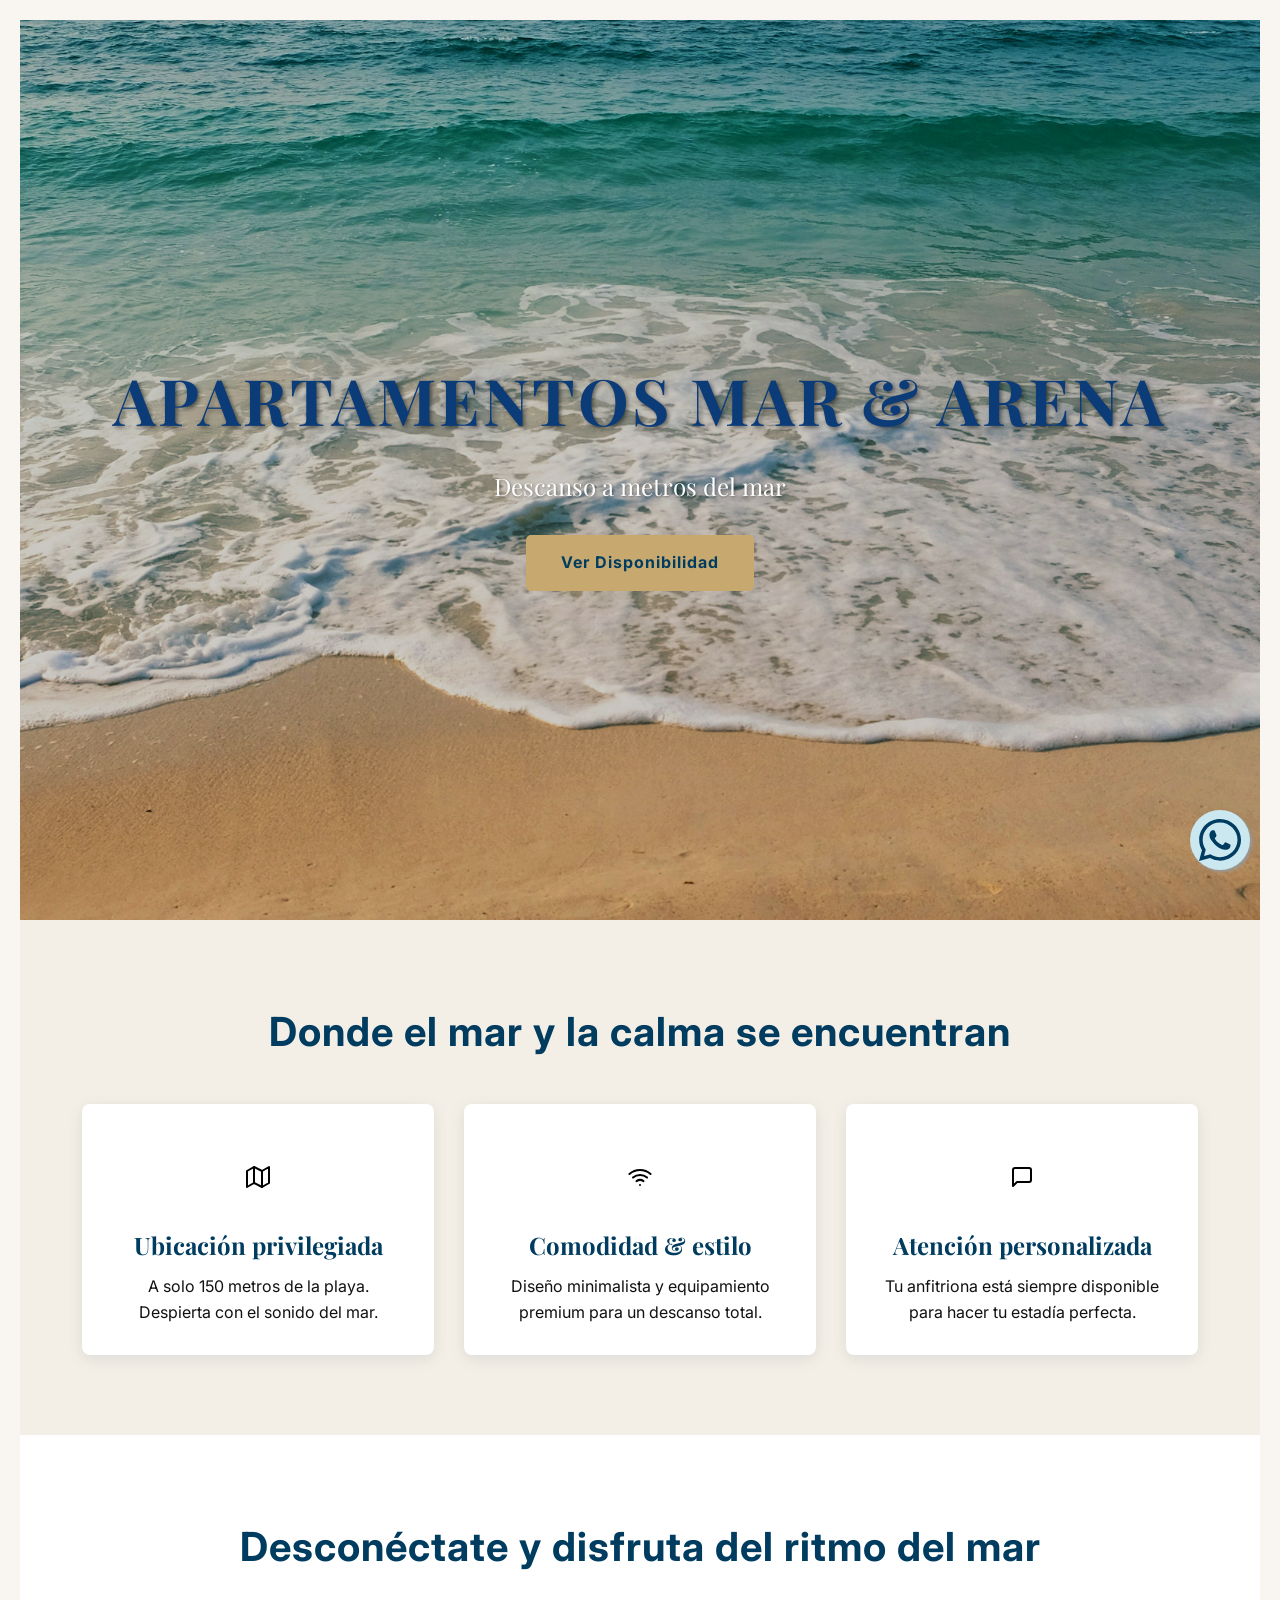
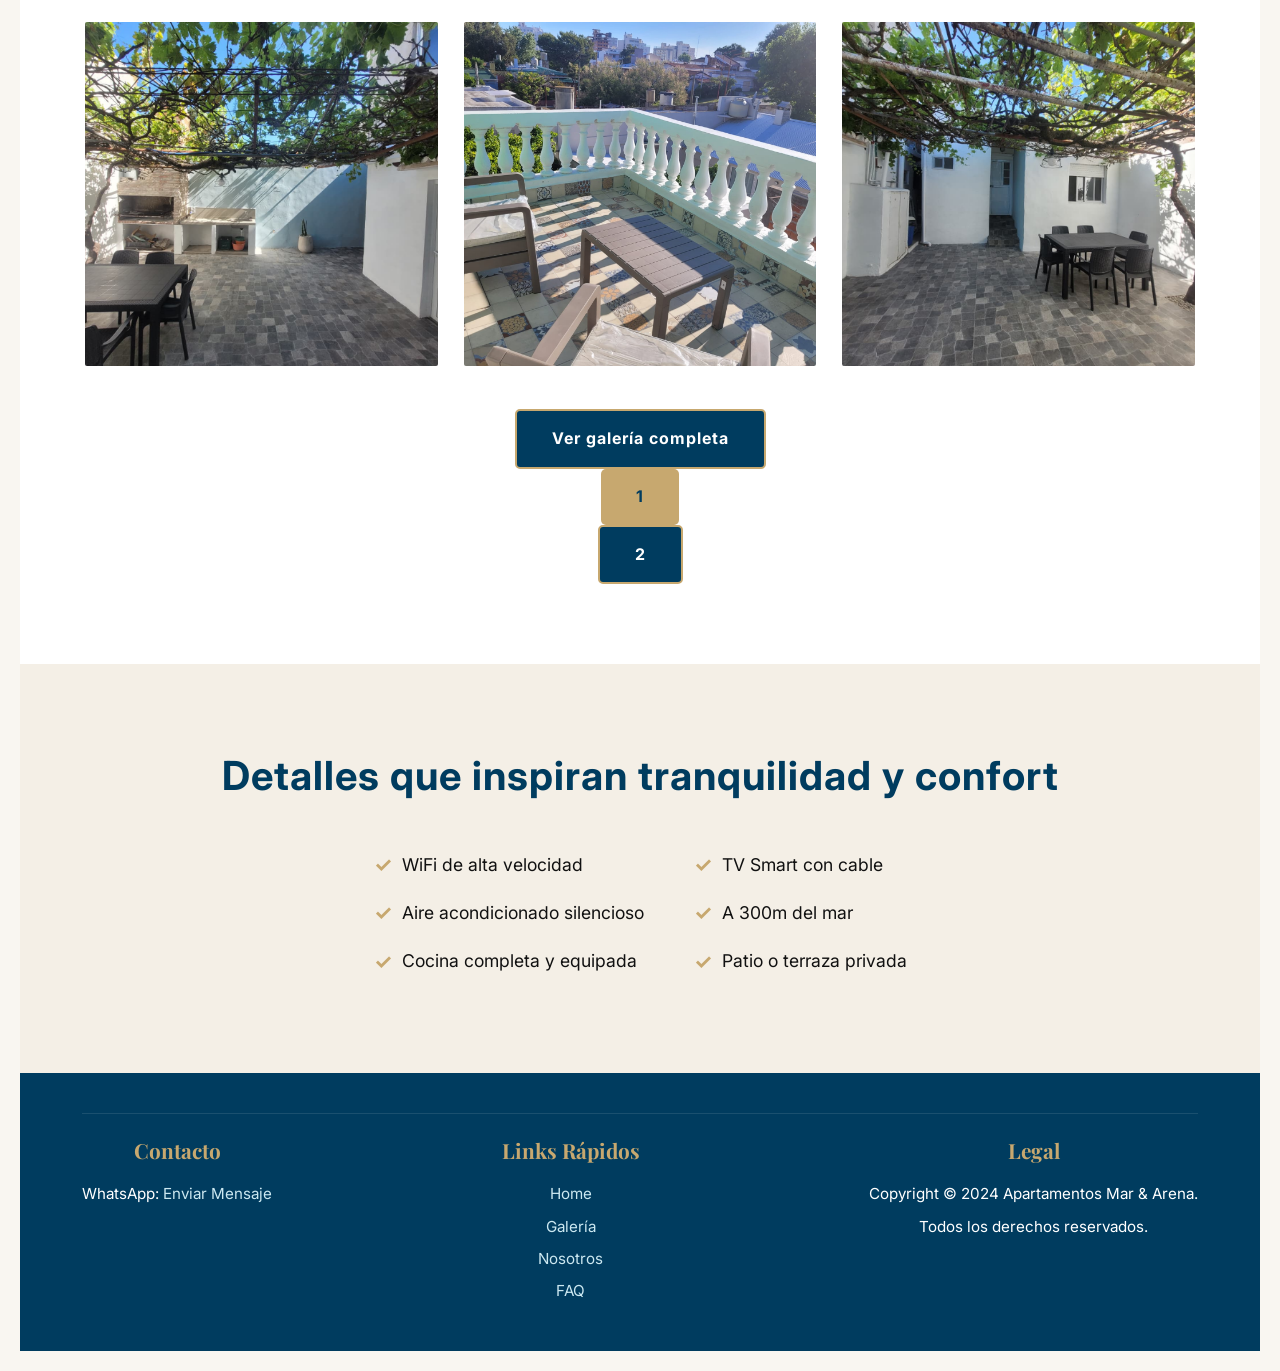
==== pages/index.html @ 25376366 "primer comit lanndig page" ====
<!DOCTYPE html>
<html lang="es">
<head>
    <meta charset="UTF-8">
    <meta name="viewport" content="width=device-width, initial-scale=1.0">
    <title>Apartamentos Mar & Arena | Descanso Boutique</title>
    <link rel="stylesheet" href="/assets/css/style.css">
    <link rel="preconnect" href="https://fonts.googleapis.com">
    <link rel="preconnect" href="https://fonts.gstatic.com" crossorigin>
    <link href="https://fonts.googleapis.com/css2?family=Playfair+Display:ital,wght@0,400..900;1,400..900&family=Inter:wght@100..900&display=swap" rel="stylesheet">
</head>
<body>

    <a href="https://wa.me/+5494048082" class="whatsapp-float" target="_blank" aria-label="Chatea con nosotros por WhatsApp">
    <svg xmlns="http://www.w3.org/2000/svg" viewBox="0 0 640 640"><!--!Font Awesome Free v7.1.0 by @fontawesome - https://fontawesome.com License - https://fontawesome.com/license/free Copyright 2025 Fonticons, Inc.--><path d="M476.9 161.1C435 119.1 379.2 96 319.9 96C197.5 96 97.9 195.6 97.9 318C97.9 357.1 108.1 395.3 127.5 429L96 544L213.7 513.1C246.1 530.8 282.6 540.1 319.8 540.1L319.9 540.1C442.2 540.1 544 440.5 544 318.1C544 258.8 518.8 203.1 476.9 161.1zM319.9 502.7C286.7 502.7 254.2 493.8 225.9 477L219.2 473L149.4 491.3L168 423.2L163.6 416.2C145.1 386.8 135.4 352.9 135.4 318C135.4 216.3 218.2 133.5 320 133.5C369.3 133.5 415.6 152.7 450.4 187.6C485.2 222.5 506.6 268.8 506.5 318.1C506.5 419.9 421.6 502.7 319.9 502.7zM421.1 364.5C415.6 361.7 388.3 348.3 383.2 346.5C378.1 344.6 374.4 343.7 370.7 349.3C367 354.9 356.4 367.3 353.1 371.1C349.9 374.8 346.6 375.3 341.1 372.5C308.5 356.2 287.1 343.4 265.6 306.5C259.9 296.7 271.3 297.4 281.9 276.2C283.7 272.5 282.8 269.3 281.4 266.5C280 263.7 268.9 236.4 264.3 225.3C259.8 214.5 255.2 216 251.8 215.8C248.6 215.6 244.9 215.6 241.2 215.6C237.5 215.6 231.5 217 226.4 222.5C221.3 228.1 207 241.5 207 268.8C207 296.1 226.9 322.5 229.6 326.2C232.4 329.9 268.7 385.9 324.4 410C359.6 425.2 373.4 426.5 391 423.9C401.7 422.3 423.8 410.5 428.4 397.5C433 384.5 433 373.4 431.6 371.1C430.3 368.6 426.6 367.2 421.1 364.5z"/></svg>    </a>
    
    <header class="hero-section" id="home">
        <div class="hero-content">
            <h1 class="serif">APARTAMENTOS MAR & ARENA</h1>
            <p class="serif subtitle">Descanso a metros del mar</p>
            <a href="https://wa.me/+5494048082" class="cta-button" target="_blank">Ver Disponibilidad</a>
        </div>
    </header>

    <main>
        <section class="why-choose-us section-padding bg-beige">
            <h2 class="section-title">Donde el mar y la calma se encuentran</h2>
            <div class="cards-container">
                <div class="card">
                    <span class="icon"><img src="/assets/img/genericas/icons/map.svg" alt=""></span>
                    <h3 class="serif">Ubicación privilegiada</h3>
                    <p>A solo 150 metros de la playa. Despierta con el sonido del mar.</p>
                </div>
                <div class="card">
                    <span class="icon"><img src="/assets/img/genericas/icons/wifi.svg" alt=""></span>
                    <h3 class="serif">Comodidad & estilo</h3>
                    <p>Diseño minimalista y equipamiento premium para un descanso total.</p>
                </div>
                <div class="card">
                    <span class="icon"><img src="/assets/img/genericas/icons/chat.svg" alt=""></span>
                    <h3 class="serif">Atención personalizada</h3>
                    <p>Tu anfitriona está siempre disponible para hacer tu estadía perfecta.</p>
                </div>
            </div>
        </section>

        <section class="gallery-highlight section-padding bg-white">
            <h2 class="section-title">Desconéctate y disfruta del ritmo del mar</h2>
            <div class="highlight-grid">
                <div class="gallery-item"><img src="/assets/img/deptos/depto1-parrilla.jpg" alt="patio coon parrilla"></div>
                <div class="gallery-item"><img src="/assets/img/deptos/depto2-balcon.jpg" alt="balcon con comidad"></div>
                <div class="gallery-item"><img src="/assets/img/deptos/depto1-patio.jpg" alt="Dormitorio con vista"></div>
            </div>
                 <a href="fotos.html" class="cta-button secondary-button">Ver galería completa</a>
                <a href="depto1.html" class="cta-button secoondary-button"> 1</a>
                <a href="depto2.html" class="cta-button secondary-button">2</a>
             

        </section>
           
        
        <section class="features section-padding bg-beige">
            <h2 class="section-title">Detalles que inspiran tranquilidad y confort</h2>
            <div class="checklist-container">
                <ul>
                    <li><span class="check-icon">✓</span> WiFi de alta velocidad</li>
                    <li><span class="check-icon">✓</span> Aire acondicionado silencioso</li>
                    <li><span class="check-icon">✓</span> Cocina completa y equipada</li>
                </ul>
                <ul>
                    <li><span class="check-icon">✓</span> TV Smart con cable</li>
                    <li><span class="check-icon">✓</span> A 300m del mar</li>
                    <li><span class="check-icon">✓</span> Patio o terraza privada</li>
                </ul>
            </div>
        </section>
    </main>

    <footer class="main-footer bg-dark-blue">
        <div class="footer-content">
            <div class="footer-section">
                <h4 class="serif">Contacto</h4>
                <p>WhatsApp: <a href="https://wa.me/+5492914048082">Enviar Mensaje</a></p>
            </div>
            <div class="footer-section">
                <h4 class="serif">Links Rápidos</h4>
                <ul>
                    <li><a href="index.html">Home</a></li>
                    <li><a href="fotos.html">Galería</a></li>
                    <li><a href="about.html">Nosotros</a></li>
                    <li><a href="faq.html">FAQ</a></li>
                </ul>
            </div>
            <div class="footer-section">
                <h4 class="serif">Legal</h4>
                <p>Copyright &copy; 2024 Apartamentos Mar & Arena.</p>
                <p>Todos los derechos reservados.</p>
            </div>
        </div>
    </footer>

    <script src="/assets/js/main.js"></script>
</body>
</html>
---- assets/css/style.css ----
:root {
    --dark-blue: #003C5F;
    --foam-blue: #CBE8F1;
    --sand-beige: #F4EFE6;
    --soft-gold: #C7A86F;
    --elegant-black: #111111;
    --white: #FFFFFF;
    --text-primary: var(--elegant-black);
}

/* Base Global y Tipografía */
* {
    box-sizing: border-box;
    margin: 0;
    padding: 0;
}

body {
    font-family: 'Inter', 'Roboto', sans-serif;
    color: var(--text-primary);
    background-color: var(--sand-beige);
    line-height: 1.6;
}

/* Tipografías específicas */
.serif {
    font-family: 'Playfair Display', 'Cormorant Garamond', serif;
    
}

/* Utilidades y Secciones */
.section-padding {
    padding: 80px 5%; /* Más padding en escritorio */
}

.section-title {
    font-size: 2.5rem;
    color: var(--dark-blue);
    text-align: center;
    margin-bottom: 40px;
    letter-spacing: 1px;
}

.bg-beige { background-color: var(--sand-beige); }
.bg-white { background-color: var(--white); }
.bg-dark-blue { background-color: var(--dark-blue); color: var(--white); }
.color-dark-blue { color: var(--dark-blue); }

/* --- HERO SECTION --- */
.hero-section {
    height: 100vh;
    background: url('/assets/img/genericas/satelitar_mar.jpg') center center / cover no-repeat;
    display: flex;
    align-items: center;
    justify-content: center;
    text-align: center;
    position: relative;
}

.hero-section::before {
    content: '';
    position: absolute;
    top: 0;
    left: 0;
    right: 0;
    bottom: 0;
    background-color: rgba(0, 0, 0, 0.2); 
}

.hero-content {
    z-index: 10;
    color: var(--white);
    padding: 20px;
}

.hero-content h1 {
    font-size: 4rem; 
    margin-bottom: 15px;
    letter-spacing: 3px;
    text-shadow: 2px 2px 4px rgba(0, 0, 0, 0.5);
}

.hero-content .subtitle {
    font-size: 1.5rem;
    margin-bottom: 30px;
    text-shadow: 1px 1px 3px rgba(0, 0, 0, 0.4);
}

/* Botón CTA (Dorado suave) */
.cta-button {
    display: inline-block;
    background-color: var(--soft-gold); 
    color: var(--dark-blue);
    padding: 15px 35px;
    text-decoration: none;
    font-weight: bold;
    border-radius: 5px;
    transition: background-color 0.3s, transform 0.3s;
    letter-spacing: 1px;
}

.cta-button:hover {
    background-color: #d8c393; 
    transform: translateY(-2px);
}

/* --- WHY CHOOSE US  --- */
.cards-container {
    display: flex;
    gap: 30px;
    justify-content: center;
    max-width: 1200px;
    margin: 0 auto;
}

.card {
    background-color: var(--white);
    padding: 30px;
    border-radius: 8px;
    text-align: center;
    flex: 1;
    box-shadow: 0 4px 15px rgba(0, 60, 95, 0.1); 
    transition: transform 0.3s;
}

.card:hover {
    transform: translateY(-10px);
    box-shadow: 0 8px 20px rgba(0, 60, 95, 0.2);
    background-color: #d8c393;
}

.card .icon {
    font-size: 3rem;
    display: block;
    margin-bottom: 15px;
}

.card h3 {
    color: var(--dark-blue);
    font-size: 1.5rem;
    margin-bottom: 10px;
}

/* --- GALLERY HIGHLIGHT  --- */
.highlight-grid {
    display: grid;
    grid-template-columns: repeat(3, 1fr);
    gap: 20px;
    margin-bottom: 40px;
}

.gallery-item img {
    width: 100%;
    height: 350px;
    object-fit: cover;
    display: block;
    border-radius: 5px;
    border: 3px solid transparent; 
    transition: border-color 0.3s;
}

.gallery-item img:hover {
    border-color: var(--soft-gold); 
}

.secondary-button {
    background-color: var(--dark-blue);
    color: var(--white);
    border: 2px solid var(--soft-gold);
    display: block;
    width: fit-content;
    margin: 0 auto;
}

.secondary-button:hover {
    background-color: var(--soft-gold);
    color: var(--dark-blue);
}

/* --- FEATURES / CHECKLIST --- */
.checklist-container {
    display: flex;
    justify-content: center;
    gap: 50px;
    max-width: 800px;
    margin: 0 auto;
    font-size: 1.1rem;
}

.checklist-container ul {
    list-style: none;
}

.checklist-container li {
    margin-bottom: 15px;
    display: flex;
    align-items: center;
}

.check-icon {
    color: var(--soft-gold); 
    font-size: 1.3rem;
    margin-right: 10px;
    font-weight: bold;
}

/* --- FOOTER --- */
.main-footer {
    padding: 40px 5%;
}

.footer-content {
    display: flex;
    justify-content: space-between;
    max-width: 1200px;
    margin: 0 auto;
    border-top: 1px solid rgba(255, 255, 255, 0.1);
    padding-top: 20px;
}

.footer-section h4 {
    color: var(--soft-gold);
    font-size: 1.3rem;
    margin-bottom: 15px;
}

.footer-section a {
    color: var(--foam-blue);
    text-decoration: none;
    transition: color 0.3s;
}

.footer-section a:hover {
    color: var(--soft-gold);
}

.footer-section p, .footer-section li {
    font-size: 0.95rem;
    margin-bottom: 8px;
    color: var(--white);
}

.footer-section ul {
    list-style: none;
}

/* --- CHATBOT FLOTANTE (WhatsApp) --- */
.whatsapp-float {
    position: fixed;
    width: 60px;
    height: 60px;
    bottom: 30px;
    right: 30px;
    background-color: var(--foam-blue); 
    color: var(--dark-blue);
    border-radius: 50px;
    text-align: center;
    box-shadow: 2px 2px 3px #999;
    z-index: 1000;
    display: flex;
    align-items: center;
    justify-content: center;
    transition: background-color 0.3s;
}

.whatsapp-float:hover {
    background-color: var(--soft-gold);
}

.whatsapp-float svg {
    fill: var(--dark-blue); 
}


/* --- GALERÍA  --- */
.page-content {
    min-height: 80vh;
}

.page-title {
    font-size: 3rem;
    margin-bottom: 30px;
    text-align: center;
}

.gallery-section {
    margin-bottom: 60px;
}

.section-subtitle {
    font-size: 2rem;
    color: var(--dark-blue);
    margin-bottom: 25px;
    border-bottom: 2px solid var(--soft-gold);
    padding-bottom: 5px;
    width: fit-content;
    margin-left: auto;
    margin-right: auto;
}

.gallery-grid {
    display: grid;
    grid-template-columns: repeat(3, 1fr); 
    gap: 20px;
}

.gallery-grid img {
    width: 100%;
    height: 300px;
    object-fit: cover;
    border-radius: 5px;
    transition: transform 0.3s;
}

.gallery-grid img:hover {
    transform: scale(1.03);
}

.gold-border {
    border: 5px solid var(--soft-gold) !important; 
}

/* --- FAQ (faq.html) --- */
.faq-container {
    max-width: 800px;
    margin: 0 auto;
}

.accordion-item {
    border: 1px solid var(--soft-gold);
    border-radius: 8px;
    margin-bottom: 15px;
    overflow: hidden;
    background-color: var(--white);
    box-shadow: 0 2px 5px rgba(0, 60, 95, 0.05);
}

.accordion-header {
    background-color: var(--foam-blue); 
    color: var(--dark-blue);
    padding: 18px 25px;
    width: 100%;
    text-align: left;
    border: none;
    cursor: pointer;
    font-size: 1.1rem;
    font-weight: bold;
    transition: background-color 0.3s;
    display: flex;
    justify-content: space-between;
    align-items: center;
}

.accordion-header:hover, .accordion-header[aria-expanded="true"] {
    background-color: #bcd4dc; 
}

.accordion-content {
    padding: 0 25px;
    background-color: var(--white);
    max-height: 0;
    overflow: hidden;
    transition: max-height 0.3s ease-out, padding 0.3s ease-out;
}

.accordion-content p {
    padding: 15px 0;
    color: var(--elegant-black);
}

.accordion-content.active {
    max-height: 500px; 
    padding-top: 15px;
    padding-bottom: 15px;
}


.content-2-col {
    display: grid;
    grid-template-columns: 1fr 1fr;
    gap: 50px;
    max-width: 1200px;
    margin: 0 auto;
    align-items: center;
}

.content-2-col.reverse-col {
    grid-template-areas: "a b"; 
}

.content-2-col.reverse-col > div:nth-child(1) {
    grid-area: a;
}

.content-2-col.reverse-col > div:nth-child(2) {
    grid-area: b;
}

.image-box {
    overflow: hidden;
    border-radius: 8px;
    box-shadow: 0 5px 15px rgba(0, 0, 0, 0.1);
}

.image-box.gold-border {
    border: 5px solid var(--soft-gold);
}

.comodidades-list {
    display: flex;
    justify-content: center;
    gap: 80px;
    max-width: 900px;
    margin: 0 auto;
}

.comodidades-list ul {
    list-style: none;
    padding: 0;
}

.comodidades-list li {
    margin-bottom: 25px;
    font-size: 1.1rem;
    color: var(--dark-blue);
    display: flex;
    align-items: flex-start;
}

.comodidades-list li span {
    font-size: 1.5rem;
    margin-right: 15px;
}

.content-3-col {
    display: grid;
    grid-template-columns: repeat(3, 1fr);
    gap: 30px;
    max-width: 1200px;
    margin: 0 auto;
    text-align: center;
}

.target-card {
    padding: 25px;
    border: 1px solid var(--foam-blue);
    border-radius: 8px;
    background-color: var(--sand-beige);
    transition: background-color 0.3s;
}

.target-card:hover {
    background-color: var(--foam-blue);
}

.target-card h3 {
    color: var(--dark-blue);
    font-size: 1.4rem;
    margin-bottom: 10px;
}

/* --- NAVEGACIÓN SIMPLE PARA SUBPÁGINAS  */

.simple-nav {
    display: flex;
    justify-content: center;
    padding: 15px 5%;
    gap: 20px;
    box-shadow: 0 2px 5px rgba(0, 0, 0, 0.1);
}

.simple-nav a {
    color: var(--white);
    text-decoration: none;
    font-weight: 500;
    padding: 5px 10px;
    border-radius: 4px;
    transition: background-color 0.3s, color 0.3s;
}

.simple-nav a:hover {
    background-color: var(--soft-gold); 
    color: var(--dark-blue);
}

.nav-link-home {
    background-color: var(--soft-gold) !important;
    color: var(--dark-blue) !important;
    font-weight: bold;
    padding: 8px 15px;
}

.nav-link-home:hover {
    background-color: #d8c393 !important; 
}

/* Para la navegación de la galería  */
.gallery-nav {
    display: flex;
    flex-wrap: wrap;
    justify-content: center;
    gap: 15px;
    margin-bottom: 40px;
}
.gallery-nav .nav-link {
    color: var(--dark-blue);
    border: 1px solid var(--soft-gold);
    padding: 10px 15px;
    border-radius: 5px;
    text-decoration: none;
    transition: background-color 0.3s;
}
.gallery-nav .nav-link:hover {
    background-color: var(--foam-blue);
}

/* depto 1 y 2*/
body {
  font-family: 'Inter', sans-serif;
  background: #f9f6f1;
  padding: 20px;
  text-align: center;
  margin: 0;
}

h1 {
  color: #0c3c78;
  margin-bottom: 1rem;
}

.swiper {
  width: 100%;
  max-width: 700px;
  height: 400px;
  margin: 0 auto 2rem auto;
}

.swiper-slide {
  background: #fff;
  border-radius: 15px;
  display: flex;
  justify-content: center;
  align-items: center;
  transition: transform 0.3s;
  overflow: hidden;
  box-shadow: 0 4px 15px rgb(0 0 0 / 0.1);
}

.swiper-slide img {
  width: 100%;
  height: 100%;
  object-fit: cover;
  border-radius: 15px;
  pointer-events: none;
  user-select: none;
}

.back-link {
  display: inline-block;
  margin-top: 20px;
  text-decoration: none;
  color: #0c3c78;
  font-weight: 600;
  border: 2px solid #0c3c78;
  padding: 8px 16px;
  border-radius: 8px;
  transition: background-color 0.3s, color 0.3s;
}

.back-link:hover {
  background-color: #0c3c78;
  color: white;
}


/* MEDIA QUERIES - OPTIMIZACIÓN MÓVIL       */


@media (max-width: 768px) {
    
    .section-padding {
        padding: 40px 5%; /* Menos padding en móvil */
    }

    .section-title {
        font-size: 2rem;
        margin-bottom: 25px;
    }

   
    .hero-content h1 {
        font-size: 2.5rem; 
    }

    .hero-content .subtitle {
        font-size: 1.1rem;
    }

   
    .cards-container {
        flex-direction: column; /* Apila las cards verticalmente */
        gap: 20px;
    }

    .highlight-grid {
        grid-template-columns: 1fr; 
    }

    .gallery-item img {
        height: 250px;
    }

   
    .checklist-container {
        flex-direction: column; 
        gap: 20px;
    }
    
    /* --- FOOTER --- */
    .footer-content {
        flex-direction: column;
        text-align: center;
        gap: 25px;
    }
    .footer-section h4 {
        margin-bottom: 5px;
    }
    
   
    .gallery-grid {
        grid-template-columns: 1fr; 
    }
    
    
    .content-2-col {
        grid-template-columns: 1fr; 
        gap: 30px;
    }
    
    .content-2-col.reverse-col {
       
        grid-template-areas: none; 
        flex-direction: column-reverse; 
    }
    
    .content-3-col {
        grid-template-columns: 1fr; 
        gap: 20px;
    }

    .comodidades-list {
        flex-direction: column; 
        gap: 20px;
    }
}
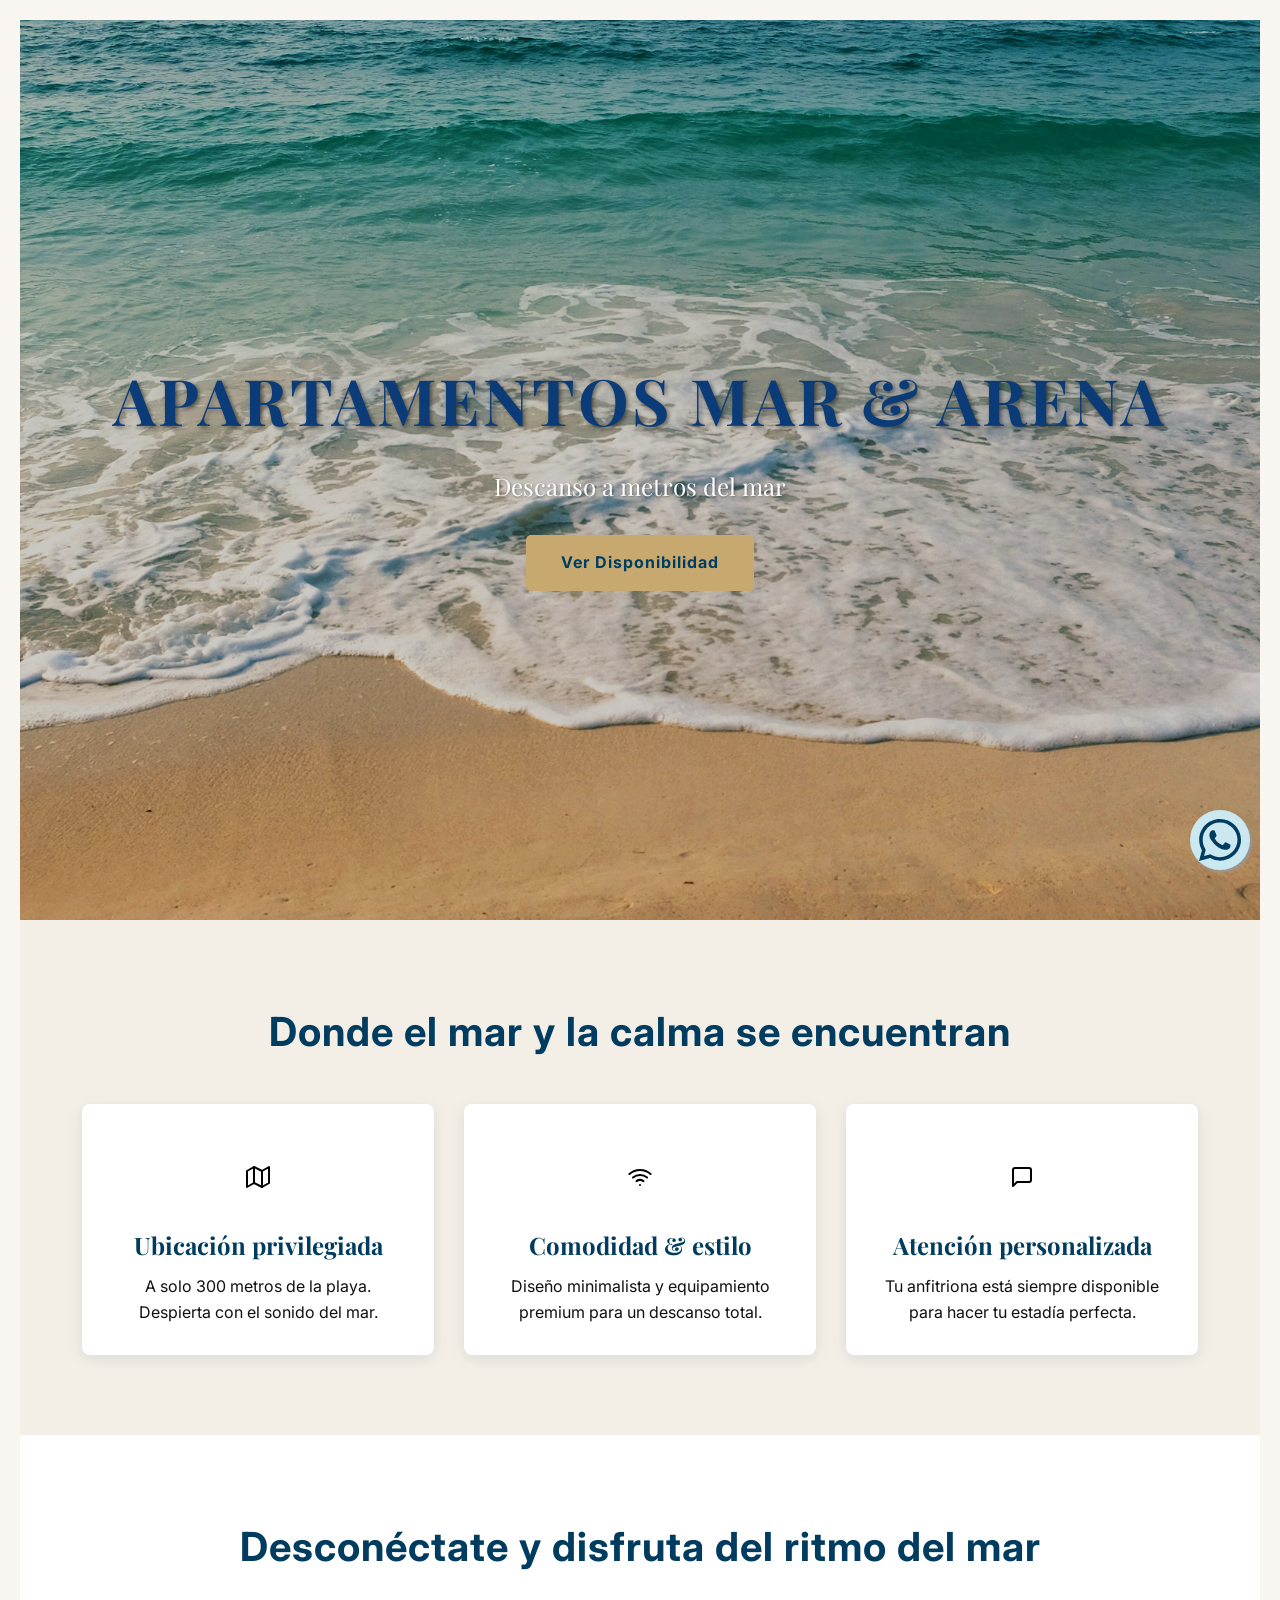
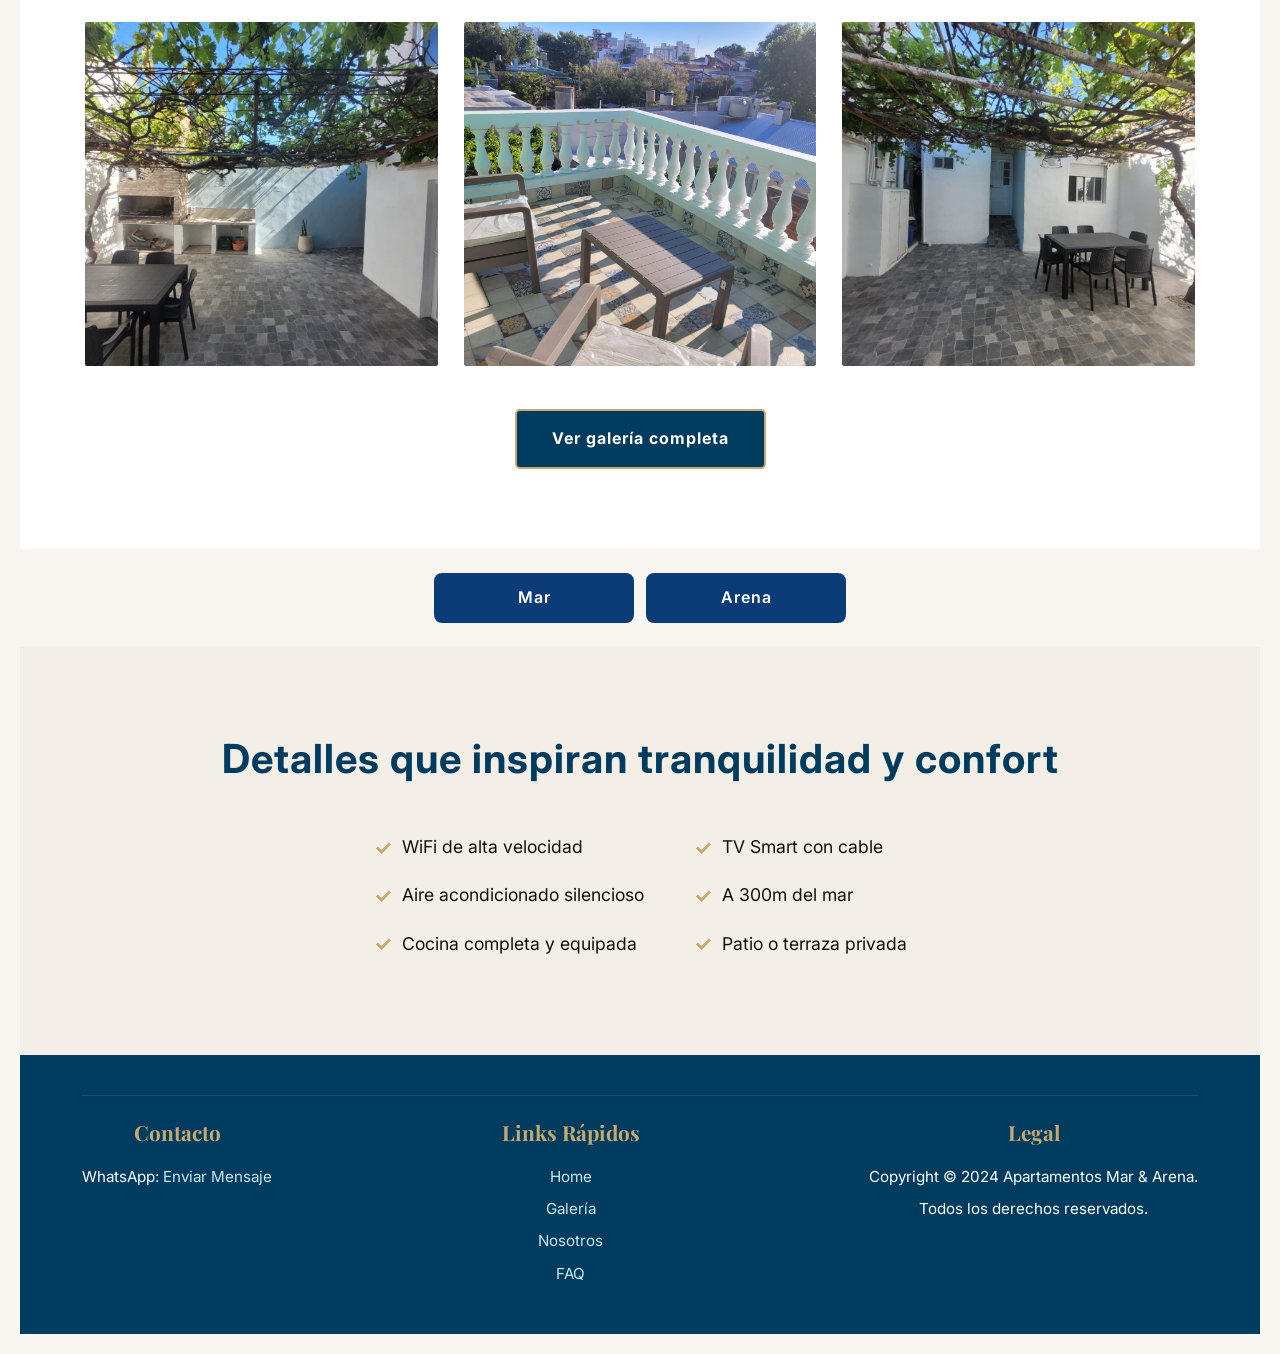
==== commit b832399c: "cambio en las query,medidas de foto y boton de index" ====
--- a/pages/index.html
+++ b/pages/index.html
@@ -29,7 +29,7 @@
                 <div class="card">
                     <span class="icon"><img src="/assets/img/genericas/icons/map.svg" alt=""></span>
                     <h3 class="serif">Ubicación privilegiada</h3>
-                    <p>A solo 150 metros de la playa. Despierta con el sonido del mar.</p>
+                    <p>A solo 300 metros de la playa. Despierta con el sonido del mar.</p>
                 </div>
                 <div class="card">
                     <span class="icon"><img src="/assets/img/genericas/icons/wifi.svg" alt=""></span>
@@ -52,11 +52,12 @@
                 <div class="gallery-item"><img src="/assets/img/deptos/depto1-patio.jpg" alt="Dormitorio con vista"></div>
             </div>
                  <a href="fotos.html" class="cta-button secondary-button">Ver galería completa</a>
-                <a href="depto1.html" class="cta-button secoondary-button"> 1</a>
-                <a href="depto2.html" class="cta-button secondary-button">2</a>
-             
-
+ 
         </section>
+          <div class="depto1-2">
+                <a href="depto1.html" class="cta-button"> Mar</a>
+                <a href="depto2.html" class="cta-button"> Arena</a>
+                 </div>
            
         
         <section class="features section-padding bg-beige">
--- a/assets/css/style.css
+++ b/assets/css/style.css
@@ -273,6 +273,38 @@
     fill: var(--dark-blue); 
 }
 
+.depto1-2 {
+  display: flex;
+  justify-content: center; 
+  gap: 12px;               
+  flex-wrap: wrap;        
+  margin: 1.5rem 0;
+}
+
+.depto1-2 .cta-button {
+  flex: 1 1 120px;       
+  max-width: 200px;      
+  padding: 10px 20px;
+  font-size: 1rem;
+  text-align: center;
+  border-radius: 8px;
+  text-decoration: none;
+  font-weight: 600;
+  color: white;
+  background-color: #0c3c78;
+  border: 2px solid #0c3c78;
+  transition: background-color 0.3s, color 0.3s;
+  cursor: pointer;
+}
+
+.depto1-2 .cta-button:hover {
+  background-color: #e4d5b7;
+  color: #0c3c78;
+}
+
+
+
+  
 
 /* --- GALERÍA  --- */
 .page-content {
@@ -402,6 +434,7 @@
     overflow: hidden;
     border-radius: 8px;
     box-shadow: 0 5px 15px rgba(0, 0, 0, 0.1);
+    padding: 0;
 }
 
 .image-box.gold-border {
@@ -581,13 +614,35 @@
 @media (max-width: 768px) {
     
     .section-padding {
-        padding: 40px 5%; /* Menos padding en móvil */
+        padding: 40px 5%; 
     }
 
     .section-title {
         font-size: 2rem;
         margin-bottom: 25px;
     }
+    .image-box {
+    height: 245px;
+    max-width: 100%;
+  }
+  .content-2-col.reverse-col {
+    flex-direction: column;
+    gap: 15px;
+  }
+
+
+.content-2-col.reverse-col {
+  display: flex;
+  gap: 20px;
+  align-items: flex-start;
+  flex-direction: row-reverse;
+  flex-wrap: nowrap;
+}
+
+.content-2-col.reverse-col > div {
+  flex: 1;
+  min-width: 0;
+}
 
    
     .hero-content h1 {
@@ -654,4 +709,15 @@
         flex-direction: column; 
         gap: 20px;
     }
-}+    .depto1-2 {
+    flex-direction: column;
+    gap: 10px;
+  }
+  
+  .depto1-2 .cta-button {
+    max-width: 100%;
+    flex-basis: 100%;
+  }
+
+}
+
